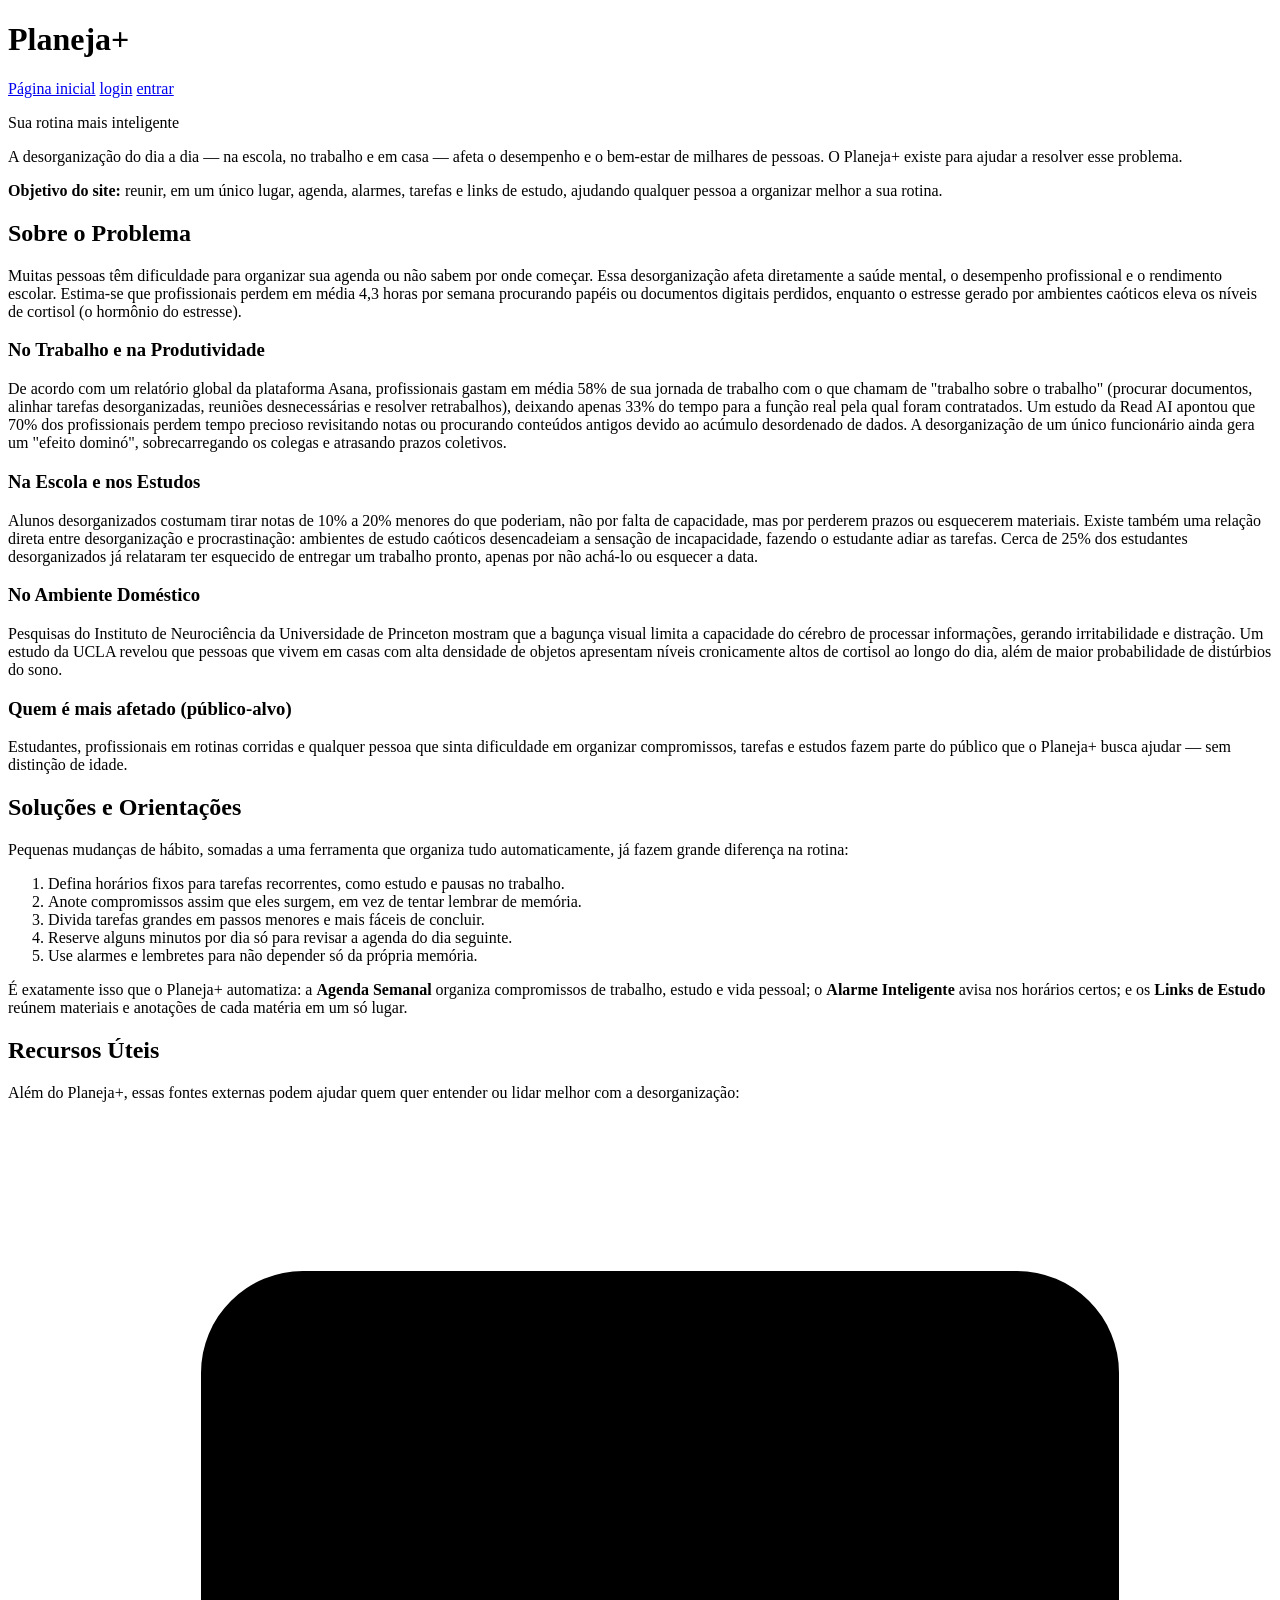
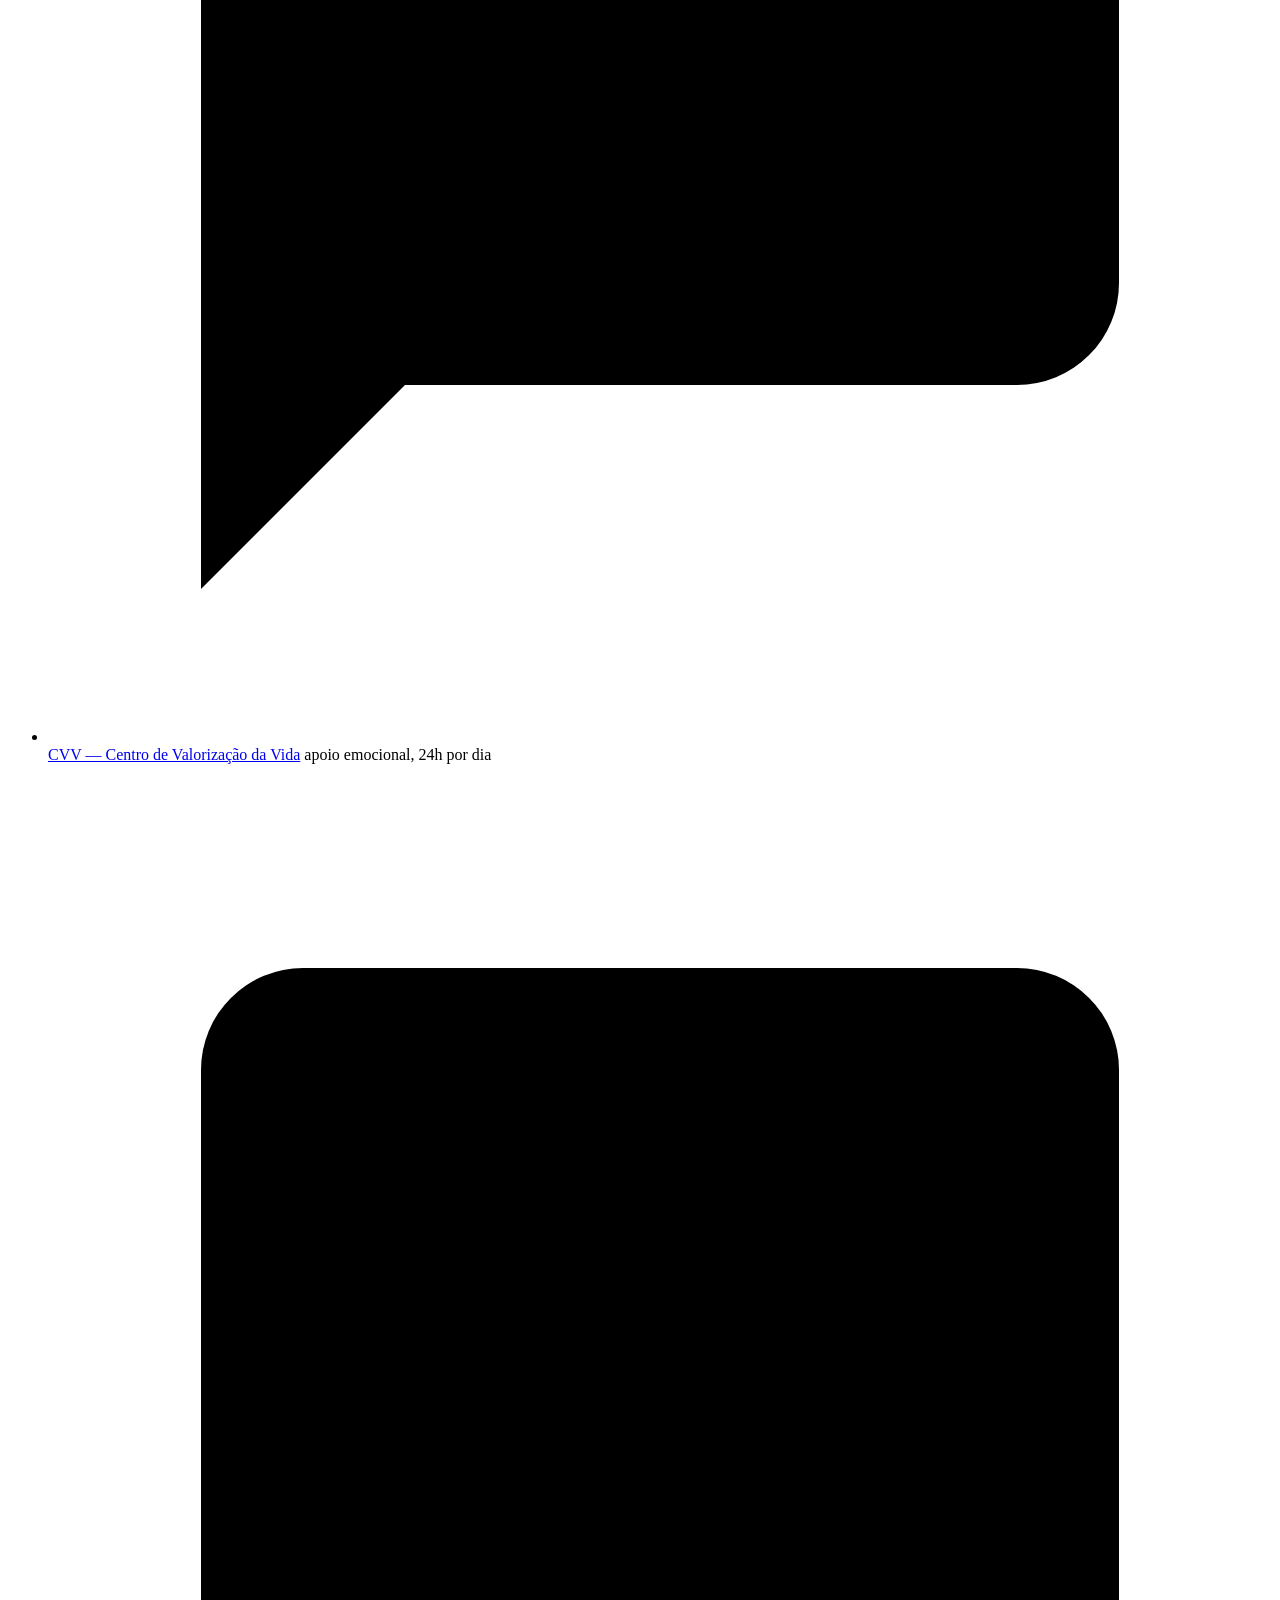
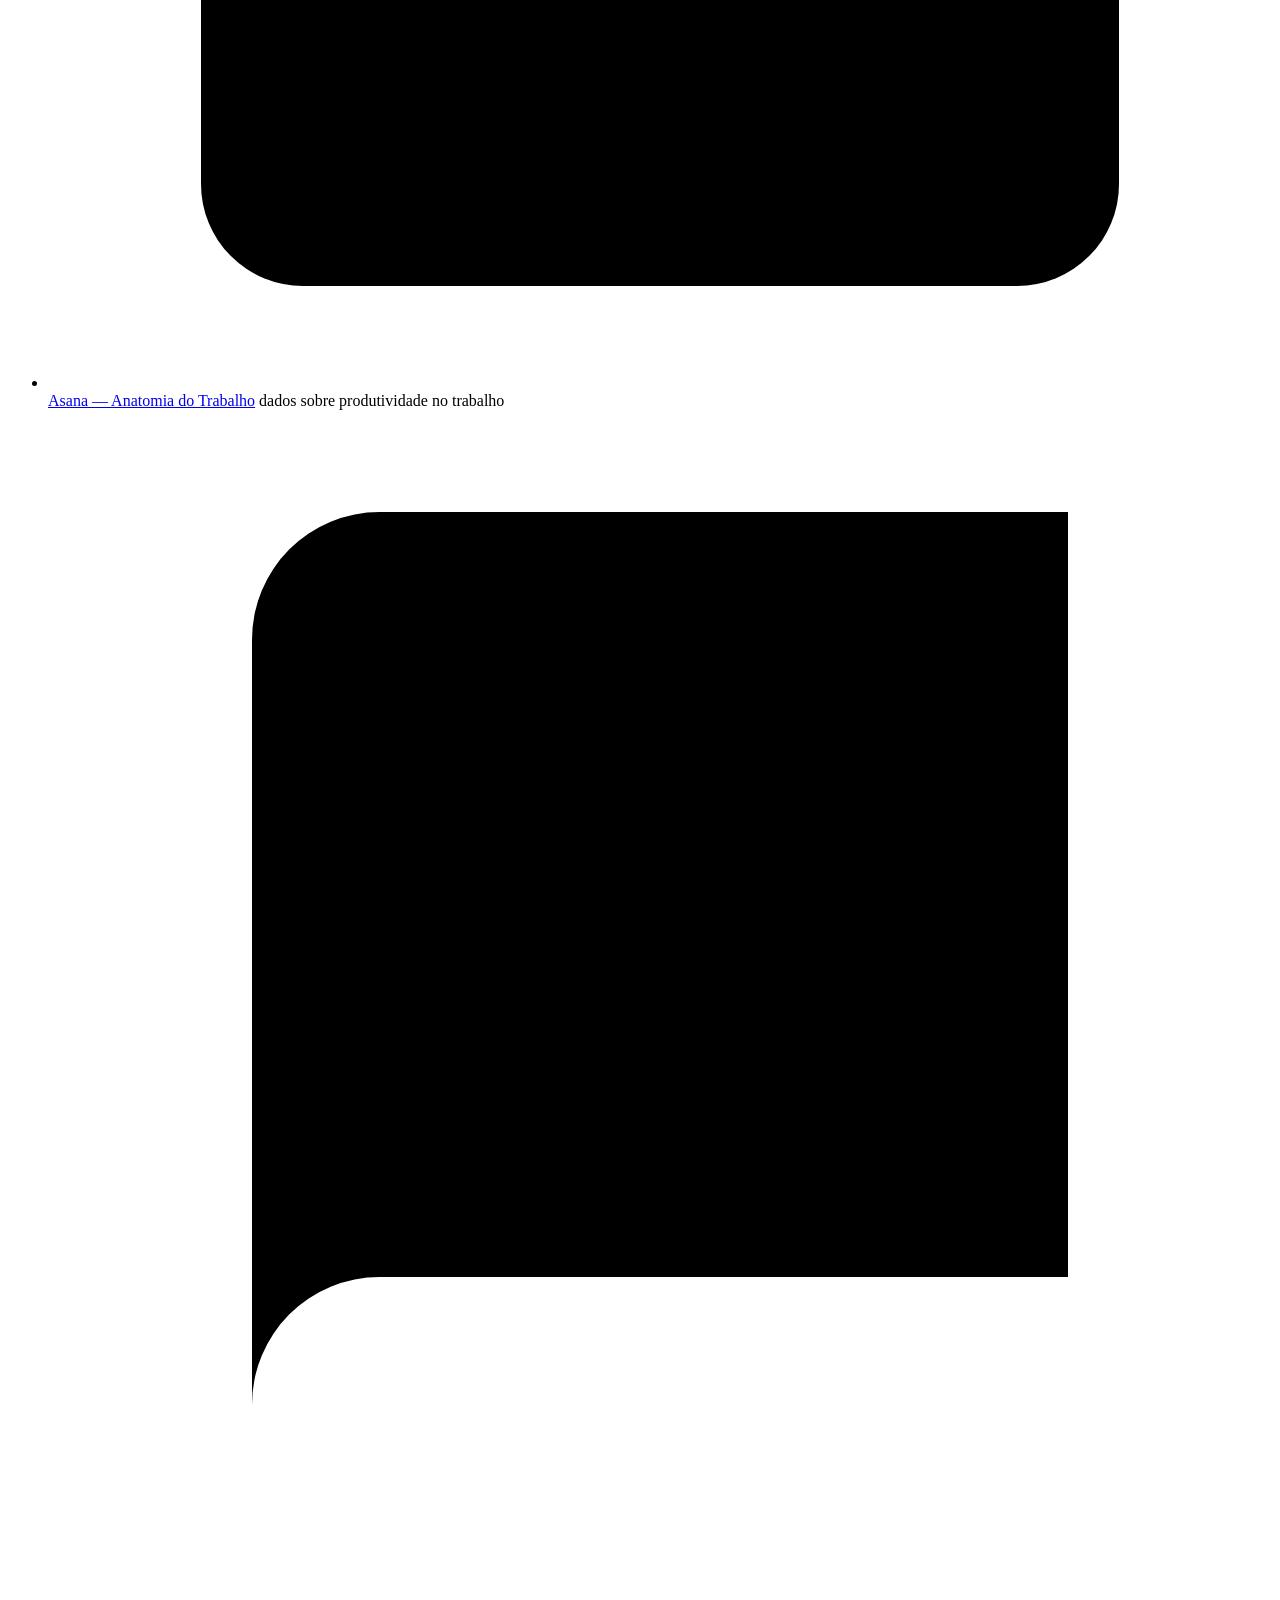
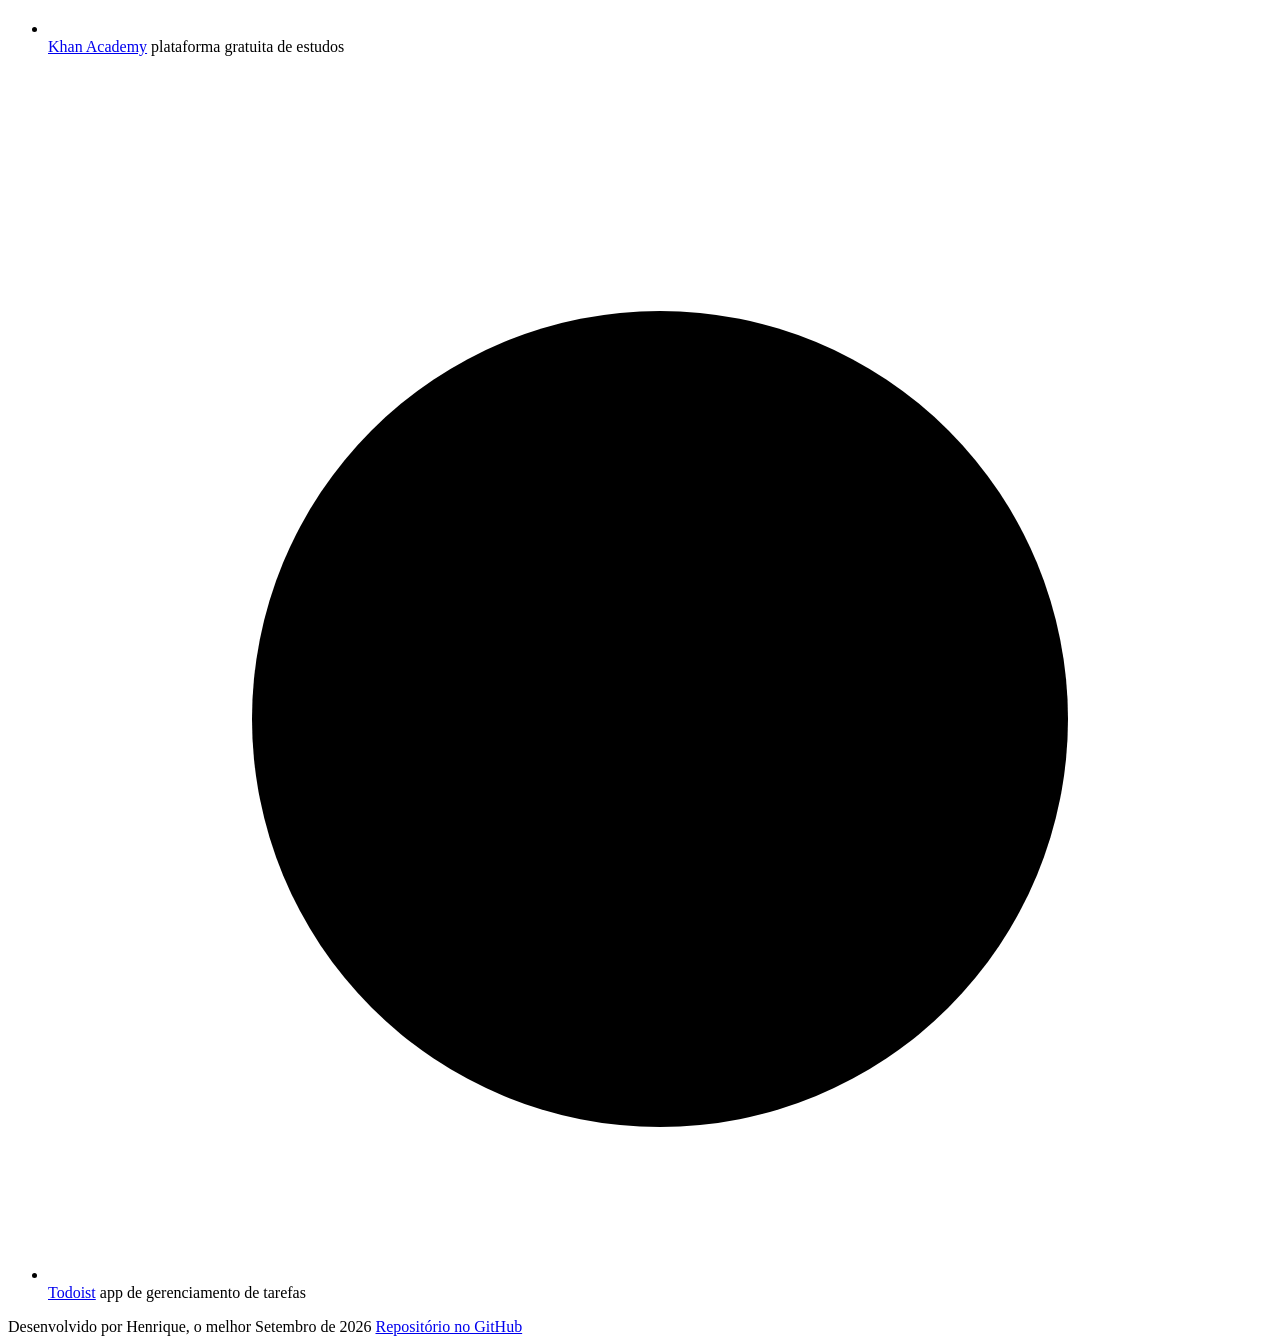
==== index.html @ 3bc8c73a "Primeira parte do projeto 3 Partes iniciais do site" ====
<!DOCTYPE html>
<html lang="pt-BR">
<head>
    <meta charset="UTF-8">
    <meta name="viewport" content="width=device-width, initial-scale=1.0">
    <title>Planeja+ — Página inicial</title>
    <link rel="stylesheet" href="/trabalhoIW/css/style.css">
</head>
<body>
<div class="page">

    <header class="site-header">
        <div class="brand"><h1>Planeja+</h1></div>
        <nav class="top-nav">
            <a href="index.html">Página inicial</a>
            <a href="login.html">login</a>
            <a href="entrar.html">entrar</a>
        </nav>
    </header>

    <main>

        <section class="hero" aria-labelledby="inicio-heading">
            <p id="inicio-heading" class="tagline">Sua rotina mais inteligente</p>
            <p>A desorganização do dia a dia — na escola, no trabalho e em casa — afeta o desempenho e o bem-estar de milhares de pessoas. O Planeja+ existe para ajudar a resolver esse problema.</p>
            <p><strong>Objetivo do site:</strong> reunir, em um único lugar, agenda, alarmes, tarefas e links de estudo, ajudando qualquer pessoa a organizar melhor a sua rotina.</p>
        </section>

        <section class="section" id="problema" aria-labelledby="problema-heading">
            <h2 id="problema-heading">Sobre o Problema</h2>
            <p>Muitas pessoas têm dificuldade para organizar sua agenda ou não sabem por onde começar. Essa desorganização afeta diretamente a saúde mental, o desempenho profissional e o rendimento escolar. Estima-se que profissionais perdem em média 4,3 horas por semana procurando papéis ou documentos digitais perdidos, enquanto o estresse gerado por ambientes caóticos eleva os níveis de cortisol (o hormônio do estresse).</p>

            <h3>No Trabalho e na Produtividade</h3>
            <p>De acordo com um relatório global da plataforma Asana, profissionais gastam em média 58% de sua jornada de trabalho com o que chamam de "trabalho sobre o trabalho" (procurar documentos, alinhar tarefas desorganizadas, reuniões desnecessárias e resolver retrabalhos), deixando apenas 33% do tempo para a função real pela qual foram contratados. Um estudo da Read AI apontou que 70% dos profissionais perdem tempo precioso revisitando notas ou procurando conteúdos antigos devido ao acúmulo desordenado de dados. A desorganização de um único funcionário ainda gera um "efeito dominó", sobrecarregando os colegas e atrasando prazos coletivos.</p>

            <h3>Na Escola e nos Estudos</h3>
            <p>Alunos desorganizados costumam tirar notas de 10% a 20% menores do que poderiam, não por falta de capacidade, mas por perderem prazos ou esquecerem materiais. Existe também uma relação direta entre desorganização e procrastinação: ambientes de estudo caóticos desencadeiam a sensação de incapacidade, fazendo o estudante adiar as tarefas. Cerca de 25% dos estudantes desorganizados já relataram ter esquecido de entregar um trabalho pronto, apenas por não achá-lo ou esquecer a data.</p>

            <h3>No Ambiente Doméstico</h3>
            <p>Pesquisas do Instituto de Neurociência da Universidade de Princeton mostram que a bagunça visual limita a capacidade do cérebro de processar informações, gerando irritabilidade e distração. Um estudo da UCLA revelou que pessoas que vivem em casas com alta densidade de objetos apresentam níveis cronicamente altos de cortisol ao longo do dia, além de maior probabilidade de distúrbios do sono.</p>

            <h3>Quem é mais afetado (público-alvo)</h3>
            <p>Estudantes, profissionais em rotinas corridas e qualquer pessoa que sinta dificuldade em organizar compromissos, tarefas e estudos fazem parte do público que o Planeja+ busca ajudar — sem distinção de idade.</p>
        </section>

        <section class="section" id="solucoes" aria-labelledby="solucoes-heading">
            <h2 id="solucoes-heading">Soluções e Orientações</h2>
            <p>Pequenas mudanças de hábito, somadas a uma ferramenta que organiza tudo automaticamente, já fazem grande diferença na rotina:</p>
            <ol>
                <li>Defina horários fixos para tarefas recorrentes, como estudo e pausas no trabalho.</li>
                <li>Anote compromissos assim que eles surgem, em vez de tentar lembrar de memória.</li>
                <li>Divida tarefas grandes em passos menores e mais fáceis de concluir.</li>
                <li>Reserve alguns minutos por dia só para revisar a agenda do dia seguinte.</li>
                <li>Use alarmes e lembretes para não depender só da própria memória.</li>
            </ol>
            <p>É exatamente isso que o Planeja+ automatiza: a <strong>Agenda Semanal</strong> organiza compromissos de trabalho, estudo e vida pessoal; o <strong>Alarme Inteligente</strong> avisa nos horários certos; e os <strong>Links de Estudo</strong> reúnem materiais e anotações de cada matéria em um só lugar.</p>
        </section>

        <section class="section" id="recursos" aria-labelledby="recursos-heading">
            <h2 id="recursos-heading">Recursos Úteis</h2>
            <p>Além do Planeja+, essas fontes externas podem ajudar quem quer entender ou lidar melhor com a desorganização:</p>
            <ul class="resources-list">
                <li>
                    <svg class="icon" viewBox="0 0 24 24"><path d="M21 15a2 2 0 0 1-2 2H7l-4 4V5a2 2 0 0 1 2-2h14a2 2 0 0 1 2 2z"/></svg>
                    <a href="https://www.cvv.org.br/" target="_blank" rel="noopener">CVV — Centro de Valorização da Vida</a>
                    <span>apoio emocional, 24h por dia</span>
                </li>
                <li>
                    <svg class="icon" viewBox="0 0 24 24"><rect x="3" y="4" width="18" height="18" rx="2"/><path d="M3 10h18M8 2v4M16 2v4"/></svg>
                    <a href="https://asana.com/pt/resources/anatomy-of-work" target="_blank" rel="noopener">Asana — Anatomia do Trabalho</a>
                    <span>dados sobre produtividade no trabalho</span>
                </li>
                <li>
                    <svg class="icon" viewBox="0 0 24 24"><path d="M4 19.5A2.5 2.5 0 0 1 6.5 17H20V2H6.5A2.5 2.5 0 0 0 4 4.5z"/><path d="M4 19.5V4.5"/></svg>
                    <a href="https://www.khanacademy.org/" target="_blank" rel="noopener">Khan Academy</a>
                    <span>plataforma gratuita de estudos</span>
                </li>
                <li>
                    <svg class="icon" viewBox="0 0 24 24"><circle cx="12" cy="13" r="8"/><path d="M12 9v4l3 2M5 3 2 6M22 6l-3-3"/></svg>
                    <a href="https://todoist.com/pt" target="_blank" rel="noopener">Todoist</a>
                    <span>app de gerenciamento de tarefas</span>
                </li>
            </ul>
        </section>

    </main>

    <footer class="site-footer">
        <span>Desenvolvido por Henrique, o melhor</span>
        <span>Setembro de 2026</span>
        <a href="https://github.com/seu-usuario/planeja-mais" target="_blank" rel="noopener">Repositório no GitHub</a>
    </footer>

</div>
</body>
</html>
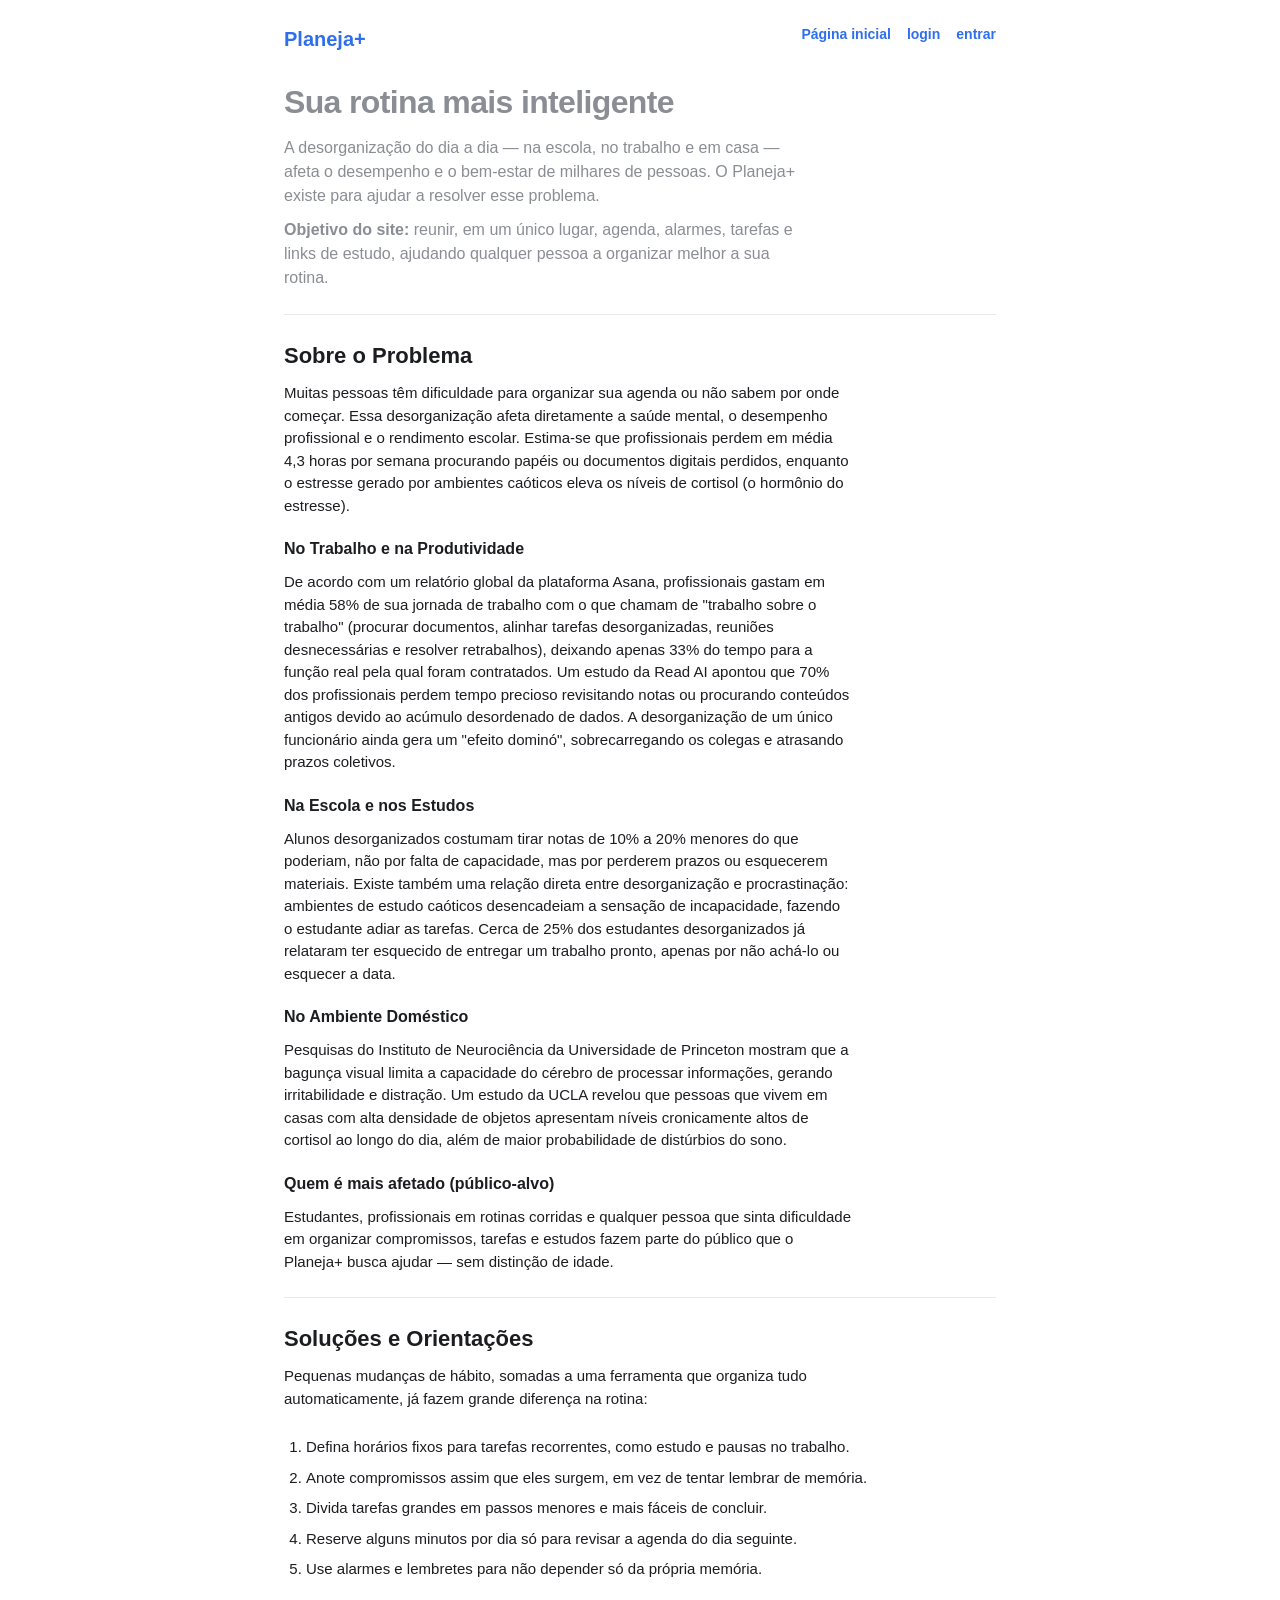
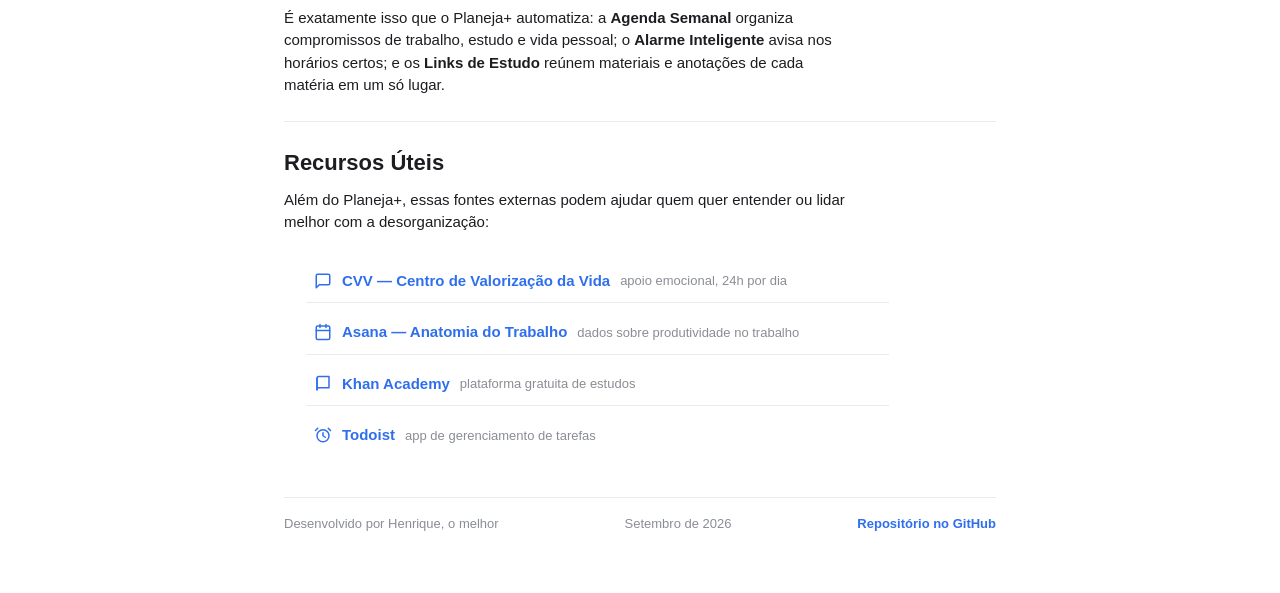
==== commit 6aaf9c96: "Atualizando o Html atualização para funcionar no site" ====
--- a/index.html
+++ b/index.html
@@ -4,7 +4,7 @@
     <meta charset="UTF-8">
     <meta name="viewport" content="width=device-width, initial-scale=1.0">
     <title>Planeja+ — Página inicial</title>
-    <link rel="stylesheet" href="/trabalhoIW/css/style.css">
+    <link rel="stylesheet" href="style.css">
 </head>
 <body>
 <div class="page">
--- a/style.css
+++ b/style.css
@@ -0,0 +1,1118 @@
+:root{
+  --bg:#ffffff;
+  --ink:#1c1d21;
+  --muted:#8a8d94;
+  --line:#e9eaec;
+
+  --blue:#2f6fed;
+  --blue-light:#eaf1ff;
+  --green:#2fa84f;
+  --green-light:#e6f7ea;
+  --purple:#6a4fe0;
+  --purple-light:#f0ecfb;
+  --teal:#1fa8a0;
+
+  --font: -apple-system, BlinkMacSystemFont, "Segoe UI", Roboto, Helvetica, Arial, sans-serif;
+
+  --radius-sm:8px;
+  --radius-md:12px;
+  --radius-lg:16px;
+  --radius-pill:20px;
+
+  --gap-xs:6px;
+  --gap-sm:10px;
+  --gap-md:16px;
+  --gap-lg:24px;
+
+  --transition: .15s ease;
+}
+
+*{box-sizing:border-box;}
+
+body{
+  margin:0;
+  min-height:100vh;
+  display:flex;
+  flex-direction:column;
+  background:var(--bg);
+  color:var(--ink);
+  font-family:var(--font);
+  -webkit-font-smoothing:antialiased;
+  line-height:1.5;
+}
+
+h1,h2,h3,h4,p{margin:0;}
+
+a{color:inherit;}
+
+.page{
+  width:100%;
+  max-width:760px;
+  margin-inline:auto;
+  padding:24px 24px 60px;
+  flex:1;
+  display:flex;
+  flex-direction:column;
+}
+.site-header{
+  display:flex;
+  flex-wrap:wrap;
+  justify-content:space-between;
+  align-items:flex-start;
+  gap:var(--gap-md);
+  margin-bottom:var(--gap-lg);
+}
+
+.brand h1{
+  font-size:20px;
+  font-weight:800;
+  color:var(--blue);
+}
+
+.brand p{
+  font-size:13px;
+  color:var(--muted);
+  margin-top:2px;
+}
+.main-nav{
+  display:flex;
+  flex-wrap:wrap;
+  gap:var(--gap-xs);
+}
+
+.main-nav a{
+  display:inline-flex;
+  align-items:center;
+  padding:8px 14px;
+  border-radius:var(--radius-pill);
+  background:var(--blue-light);
+  color:var(--blue);
+  font-weight:600;
+  font-size:14px;
+  text-decoration:none;
+  transition:background var(--transition), color var(--transition);
+}
+
+.main-nav a:hover{
+  background:var(--blue);
+  color:#fff;
+}
+
+.top-nav{
+  display:flex;
+  flex-wrap:wrap;
+  align-items:center;
+  gap:var(--gap-md);
+}
+
+.top-nav a{
+  font-size:14px;
+  font-weight:600;
+  color:var(--blue);
+  text-decoration:none;
+  transition:color var(--transition);
+}
+
+.top-nav a:hover{
+  text-decoration:underline;
+}
+
+.hero{
+  display:flex;
+  flex-direction:column;
+  gap:var(--gap-sm);
+  margin-bottom:var(--gap-lg);
+}
+
+.hero h1,
+.hero .tagline{
+  font-size:32px;
+  font-weight:800;
+  letter-spacing:-0.02em;
+}
+
+.brand-mark{
+  font-size:20px;
+  font-weight:800;
+  color:var(--blue);
+}
+
+.hero p{
+  font-size:16px;
+  color:var(--muted);
+  max-width:60ch;
+}
+
+.section{
+  display:flex;
+  flex-direction:column;
+  gap:var(--gap-sm);
+  padding-top:var(--gap-lg);
+  margin-top:var(--gap-lg);
+  border-top:1px solid var(--line);
+}
+
+.section h2{
+  font-size:22px;
+  font-weight:800;
+}
+
+.section h3{
+  font-size:16px;
+  font-weight:700;
+  margin-top:var(--gap-sm);
+}
+
+.section p{
+  font-size:15px;
+  color:var(--ink);
+  max-width:68ch;
+}
+
+.section ol,
+.section ul{
+  display:flex;
+  flex-direction:column;
+  gap:8px;
+  padding-left:22px;
+  max-width:68ch;
+}
+.section li{font-size:15px;color:var(--ink);}
+
+.resources-list{
+  list-style:none;
+  padding:0;
+  display:flex;
+  flex-direction:column;
+  gap:4px;
+}
+.resources-list li{
+  display:flex;
+  align-items:center;
+  gap:10px;
+  padding:10px 8px;
+  border-bottom:1px solid var(--line);
+}
+.resources-list li:last-child{border-bottom:none;}
+.resources-list .icon{color:var(--blue);}
+.resources-list a{font-size:15px;font-weight:600;color:var(--blue);text-decoration:none;}
+.resources-list a:hover{text-decoration:underline;}
+.resources-list span{font-size:13px;color:var(--muted);}
+
+.site-footer{
+  display:flex;
+  flex-wrap:wrap;
+  justify-content:space-between;
+  align-items:center;
+  gap:var(--gap-sm);
+  margin-top:var(--gap-lg);
+  padding-top:var(--gap-md);
+  border-top:1px solid var(--line);
+  font-size:13px;
+  color:var(--muted);
+}
+.site-footer a{color:var(--blue);font-weight:600;text-decoration:none;}
+.site-footer a:hover{text-decoration:underline;}
+
+.auth-wrap{
+  flex:1;
+  display:flex;
+  align-items:center;
+  justify-content:center;
+  padding:var(--gap-lg) 0;
+}
+
+.login-box{
+  width:100%;
+  max-width:340px;
+  display:flex;
+  flex-direction:column;
+  gap:var(--gap-md);
+  border:1px solid var(--line);
+  border-radius:var(--radius-lg);
+  padding:28px 24px;
+  text-align:center;
+}
+
+.login-box h2{
+  font-size:19px;
+  font-weight:800;
+}
+
+.login-box form{
+  display:flex;
+  flex-direction:column;
+  gap:var(--gap-sm);
+}
+
+.login-box input{
+  border:1px solid var(--line);
+  border-radius:var(--radius-sm);
+  padding:11px 14px;
+  font-size:14px;
+  font-family:inherit;
+  transition:border-color var(--transition);
+}
+.login-box input:hover{border-color:var(--blue);}
+.login-box input:focus{outline:2px solid var(--blue);outline-offset:1px;}
+
+.botao-entrar{
+  display:flex;
+  align-items:center;
+  justify-content:center;
+  background:var(--blue);
+  color:#fff;
+  border:none;
+  border-radius:var(--radius-sm);
+  padding:11px 14px;
+  font-size:14px;
+  font-weight:700;
+  text-decoration:none;
+  cursor:pointer;
+  transition:opacity var(--transition);
+}
+.botao-entrar:hover{opacity:.88;}
+
+.login-box .aux-link{
+  font-size:13px;
+  color:var(--muted);
+  text-decoration:none;
+  transition:color var(--transition);
+}
+.login-box .aux-link:hover{color:var(--blue);}
+
+.greeting{
+  display:flex;
+  flex-direction:column;
+  gap:2px;
+  margin-bottom:var(--gap-md);
+}
+
+.greeting h1{
+  font-size:26px;
+  font-weight:800;
+  letter-spacing:-0.02em;
+}
+
+.greeting p{
+  font-size:14px;
+  color:var(--muted);
+}
+
+.quick-actions{
+  display:flex;
+  flex-wrap:wrap;
+  gap:var(--gap-sm);
+  margin-bottom:var(--gap-lg);
+}
+
+.fechar-btn{
+  display:flex;
+  align-items:center;
+  border:none;
+  background:var(--blue-light);
+  color:var(--blue);
+  font-weight:700;
+  font-size:14px;
+  padding:10px 16px;
+  border-radius:var(--radius-sm);
+  cursor:pointer;
+  transition:background var(--transition), color var(--transition);
+}
+.fechar-btn a{color:inherit;text-decoration:none;}
+.fechar-btn:hover{background:var(--blue);color:#fff;}
+.quick-actions .fechar-btn:nth-child(2){background:var(--green-light);color:var(--green);}
+.quick-actions .fechar-btn:nth-child(2):hover{background:var(--green);color:#fff;}
+.quick-actions .fechar-btn:nth-child(3){background:var(--purple-light);color:var(--purple);}
+.quick-actions .fechar-btn:nth-child(3):hover{background:var(--purple);color:#fff;}
+
+.app{
+  display:flex;
+  flex-direction:column;
+  margin-bottom:var(--gap-lg);
+}
+
+.header{
+  display:flex;
+  flex-wrap:wrap;
+  justify-content:space-between;
+  align-items:baseline;
+  gap:var(--gap-sm);
+  margin-bottom:var(--gap-md);
+}
+
+.header h1{
+  font-size:22px;
+  font-weight:800;
+  letter-spacing:-0.02em;
+}
+
+.view-toggle{
+  display:flex;
+  align-items:center;
+  gap:var(--gap-md);
+  font-size:14px;
+  font-weight:600;
+}
+.view-toggle .hoje{color:var(--muted);cursor:pointer;transition:color var(--transition);}
+.view-toggle .hoje:hover{color:var(--ink);}
+.view-toggle .semana{color:var(--blue);cursor:pointer;}
+
+.week-strip{
+  display:flex;
+  flex-wrap:wrap;
+  gap:4px;
+  border-bottom:1px solid var(--line);
+  padding-bottom:var(--gap-md);
+  margin-bottom:var(--gap-xs);
+}
+
+.day{
+  flex:1 1 12%;
+  min-width:40px;
+  text-align:center;
+  padding:6px 4px;
+  border-radius:var(--radius-sm);
+  cursor:pointer;
+  transition:background var(--transition);
+}
+.day:hover{background:var(--blue-light);}
+
+.day .dow{display:block;font-size:12px;font-weight:600;color:var(--muted);margin-bottom:4px;}
+.day .num{display:block;font-size:20px;font-weight:700;}
+
+.day.today{background:var(--blue-light);}
+.day.today .dow,.day.today .num{color:var(--blue);}
+
+.agenda{
+  display:flex;
+  flex-direction:column;
+}
+
+.event{
+  display:flex;
+  align-items:stretch;
+  gap:var(--gap-md);
+  padding:22px 0;
+  border-bottom:1px solid var(--line);
+  transition:background var(--transition);
+}
+.event:hover{background:#fafbff;}
+.event:last-child{border-bottom:none;}
+
+.event .time{
+  flex:0 0 56px;
+  font-size:15px;
+  font-weight:700;
+  padding-top:1px;
+}
+
+.event .bar{
+  flex:0 0 4px;
+  border-radius:3px;
+}
+.event.trabalho .bar{background:var(--blue);}
+.event.estudo .bar{background:var(--green);}
+.event.pessoal .bar{background:var(--purple);}
+
+.event .content{
+  flex:1;
+  display:flex;
+  flex-direction:column;
+  gap:4px;
+}
+.event .title{font-size:16px;font-weight:700;}
+.event .desc{font-size:14px;color:var(--muted);}
+.event .tag{font-size:12px;font-weight:700;margin-top:4px;}
+.event.trabalho .tag{color:var(--blue);}
+.event.estudo .tag{color:var(--green);}
+.event.pessoal .tag{color:var(--purple);}
+
+.today-section h3{
+  font-size:20px;
+  font-weight:800;
+  margin-bottom:2px;
+}
+
+.task-list{
+  display:flex;
+  flex-direction:column;
+}
+
+.task{
+  display:flex;
+  align-items:center;
+  gap:var(--gap-md);
+  padding:12px 8px;
+  border-bottom:1px solid var(--line);
+  border-radius:var(--radius-sm);
+  transition:background var(--transition);
+}
+.task:hover{background:#fafbff;}
+
+.checkbox-unchecked{
+  flex:0 0 22px;
+  width:22px;
+  height:22px;
+  border-radius:7px;
+  border:2px solid var(--line);
+}
+
+.task .title{font-size:15px;font-weight:600;}
+
+.highlight-box{
+  display:flex;
+  flex-direction:column;
+  gap:2px;
+  margin-top:var(--gap-lg);
+}
+.highlight-box h4{
+  font-size:13px;
+  font-weight:700;
+  letter-spacing:0.02em;
+  color:var(--teal);
+}
+.highlight-box p{font-size:14px;color:var(--ink);}
+
+.calendario{
+  display:flex;
+  flex-direction:column;
+  gap:var(--gap-sm);
+  border:1px solid var(--line);
+  border-radius:var(--radius-lg);
+  padding:20px;
+}
+
+.mes{
+  font-size:19px;
+  font-weight:800;
+  text-align:center;
+}
+
+.dias-semana{
+  display:flex;
+  flex-wrap:wrap;
+}
+.dias-semana div{
+  flex:1 1 14.28%;
+  text-align:center;
+  font-size:12px;
+  font-weight:700;
+  color:var(--muted);
+  padding:6px 0;
+}
+
+.dias-grid{
+  display:flex;
+  flex-wrap:wrap;
+}
+.dias-grid div{
+  flex:1 1 14.28%;
+  text-align:center;
+  font-size:14px;
+  font-weight:600;
+  padding:10px 0;
+  border-radius:var(--radius-sm);
+  cursor:pointer;
+  transition:background var(--transition), color var(--transition);
+}
+.dias-grid div:hover{background:var(--blue-light);}
+
+.dias-grid .outro-mes{color:var(--muted);opacity:.5;}
+
+.dias-grid .ativo{
+  background:var(--blue);
+  color:#fff;
+  font-weight:800;
+}
+.dias-grid .ativo:hover{background:var(--blue);}
+
+
+.alarm-container,
+#stopwatch{
+  display:flex;
+  flex-direction:column;
+  align-items:center;
+  gap:var(--gap-md);
+  border:1px solid var(--line);
+  border-radius:var(--radius-lg);
+  padding:24px;
+  text-align:center;
+  margin-bottom:var(--gap-lg);
+}
+
+.alarm-container h1,
+#stopwatch h1{
+  font-size:20px;
+  font-weight:800;
+}
+
+#clock{
+  font-size:34px;
+  font-weight:800;
+  font-variant-numeric:tabular-nums;
+  letter-spacing:0.02em;
+}
+
+.controls{
+  display:flex;
+  flex-wrap:wrap;
+  justify-content:center;
+  align-items:center;
+  gap:var(--gap-sm);
+}
+
+.controls input[type="time"]{
+  border:1px solid var(--line);
+  border-radius:var(--radius-sm);
+  padding:9px 12px;
+  font-size:14px;
+  font-family:inherit;
+  transition:border-color var(--transition);
+}
+.controls input[type="time"]:hover{border-color:var(--blue);}
+
+button{
+  background:var(--blue);
+  color:#fff;
+  border:none;
+  border-radius:var(--radius-sm);
+  padding:10px 18px;
+  font-size:14px;
+  font-weight:700;
+  cursor:pointer;
+  transition:opacity var(--transition);
+  font-family:inherit;
+}
+button:hover{opacity:.88;}
+
+#timer{
+  font-size:30px;
+  font-weight:800;
+  font-variant-numeric:tabular-nums;
+}
+
+#actions{
+  display:flex;
+  justify-content:center;
+  gap:var(--gap-sm);
+}
+
+#actions button{
+  width:46px;
+  height:46px;
+  border-radius:50%;
+  padding:0;
+  display:flex;
+  align-items:center;
+  justify-content:center;
+}
+#actions button#power{background:var(--green);}
+
+#marks-list{
+  font-size:13px;
+  color:var(--muted);
+}
+
+.config-container{
+  display:flex;
+  flex-wrap:wrap;
+  border:1px solid var(--line);
+  border-radius:var(--radius-lg);
+  overflow:hidden;
+}
+
+.config-sidebar{
+  flex:0 0 180px;
+  display:flex;
+  flex-direction:column;
+  gap:4px;
+  background:#fafafa;
+  padding:20px 16px;
+  border-right:1px solid var(--line);
+}
+
+.config-sidebar h2{
+  font-size:16px;
+  font-weight:800;
+  margin-bottom:10px;
+}
+
+.tab-btn{
+  display:flex;
+  align-items:center;
+  width:100%;
+  text-align:left;
+  background:none;
+  border:none;
+  padding:10px 12px;
+  border-radius:var(--radius-sm);
+  font-size:14px;
+  font-weight:600;
+  color:var(--muted);
+  cursor:pointer;
+  transition:background var(--transition), color var(--transition);
+}
+.tab-btn:hover{background:var(--line);}
+.tab-btn.active{background:var(--blue-light);color:var(--blue);}
+
+.config-content{
+  flex:1 1 300px;
+  display:flex;
+  flex-direction:column;
+  padding:24px;
+}
+
+.config-content h3{
+  font-size:18px;
+  font-weight:800;
+  margin-bottom:var(--gap-md);
+}
+
+.tab-content{display:none;flex-direction:column;gap:var(--gap-md);}
+.tab-content.active{display:flex;}
+
+.control-group{
+  display:flex;
+  flex-direction:column;
+  gap:8px;
+}
+
+.control-group label{
+  font-size:14px;
+  font-weight:600;
+}
+
+.control-group input[type="range"]{
+  width:100%;
+  accent-color:var(--blue);
+}
+
+.control-group input[type="checkbox"]{
+  width:18px;
+  height:18px;
+  accent-color:var(--blue);
+}
+
+.suporte-janela{
+  display:flex;
+  flex-direction:column;
+  width:100%;
+  max-width:360px;
+  border:1px solid var(--line);
+  border-radius:var(--radius-lg);
+  overflow:hidden;
+}
+
+.suporte-header{
+  display:flex;
+  align-items:center;
+  justify-content:space-between;
+  background:var(--blue);
+  color:#fff;
+  padding:14px 16px;
+}
+.suporte-header h3{font-size:15px;font-weight:700;}
+
+.suporte-fechar{
+  display:flex;
+  align-items:center;
+  justify-content:center;
+  background:none;
+  border:none;
+  color:#fff;
+  font-size:20px;
+  line-height:1;
+  cursor:pointer;
+  padding:0;
+  transition:opacity var(--transition);
+}
+.suporte-fechar:hover{opacity:.7;}
+
+.suporte-corpo{
+  display:flex;
+  flex-direction:column;
+  gap:var(--gap-sm);
+  padding:18px 16px;
+}
+.suporte-corpo p{font-size:14px;color:var(--ink);}
+
+.suporte-corpo textarea{
+  min-height:90px;
+  border:1px solid var(--line);
+  border-radius:var(--radius-sm);
+  padding:10px 12px;
+  font-family:inherit;
+  font-size:14px;
+  resize:vertical;
+  transition:border-color var(--transition);
+}
+.suporte-corpo textarea:hover{border-color:var(--blue);}
+
+.enviar-btn{
+  align-self:flex-start;
+}
+
+.placeholder{
+  flex:1;
+  display:flex;
+  align-items:center;
+  justify-content:center;
+  text-align:center;
+  margin-top:var(--gap-lg);
+  padding:40px 20px;
+  border:1px dashed var(--line);
+  border-radius:var(--radius-lg);
+  color:var(--muted);
+  font-size:14px;
+  font-weight:600;
+}
+
+@media (max-width:640px){
+  .page{padding:18px 16px 48px;}
+
+  .config-container{flex-direction:column;}
+  .config-sidebar{
+    flex:none;
+    width:100%;
+    flex-direction:row;
+    flex-wrap:wrap;
+    border-right:none;
+    border-bottom:1px solid var(--line);
+  }
+
+  .event{gap:var(--gap-sm);}
+  .event .time{flex-basis:44px;font-size:13px;}
+
+  .day .num{font-size:17px;}
+
+  .hero h1{font-size:26px;}
+}
+
+@media (max-width:420px){
+  .dias-semana div,
+  .dias-grid div{flex-basis:100%;max-width:14.28%;}
+  .day{flex-basis:23%;}
+}
+
+.icon{
+  flex:none;
+  width:18px;
+  height:18px;
+  fill:none;
+  stroke:currentColor;
+  stroke-width:2;
+  stroke-linecap:round;
+  stroke-linejoin:round;
+}
+
+.avatar{
+  flex:none;
+  width:44px;
+  height:44px;
+  border-radius:50%;
+  object-fit:cover;
+}
+
+.brand-row{
+  display:flex;
+  align-items:center;
+  gap:var(--gap-sm);
+}
+
+.main-nav a{
+  gap:6px;
+}
+
+.quick-actions .fechar-btn{
+  gap:8px;
+}
+
+.hero-image{
+  width:100%;
+  max-width:300px;
+  border-radius:var(--radius-lg);
+  align-self:center;
+  margin-bottom:var(--gap-md);
+}
+
+.subjects-grid{
+  display:flex;
+  flex-wrap:wrap;
+  gap:var(--gap-md);
+}
+
+.subject-card{
+  flex:1 1 220px;
+  display:flex;
+  flex-direction:column;
+  gap:8px;
+  border:1px solid var(--line);
+  border-radius:var(--radius-lg);
+  padding:18px;
+  transition:box-shadow var(--transition), transform var(--transition);
+}
+.subject-card:hover{box-shadow:0 6px 18px rgba(47,111,237,.12);transform:translateY(-2px);}
+
+.subject-card .subject-head{
+  display:flex;
+  align-items:center;
+  gap:10px;
+}
+
+.subject-icon{
+  flex:none;
+  width:38px;
+  height:38px;
+  border-radius:10px;
+  display:flex;
+  align-items:center;
+  justify-content:center;
+  color:#fff;
+}
+.subject-icon.fisica{background:var(--blue);}
+.subject-icon.matematica{background:var(--green);}
+.subject-icon.ingles{background:var(--purple);}
+
+.subject-card h3{font-size:16px;font-weight:800;}
+.subject-card p{font-size:13px;color:var(--muted);}
+
+.subject-card ul{
+  list-style:none;
+  margin:0;
+  padding:0;
+  display:flex;
+  flex-direction:column;
+  gap:6px;
+}
+.subject-card ul a{
+  display:inline-flex;
+  align-items:center;
+  gap:6px;
+  font-size:14px;
+  font-weight:600;
+  color:var(--blue);
+  text-decoration:none;
+}
+.subject-card ul a:hover{text-decoration:underline;}
+
+.notes-grid{
+  display:flex;
+  flex-wrap:wrap;
+  gap:var(--gap-md);
+}
+
+.note-card{
+  flex:1 1 200px;
+  display:flex;
+  flex-direction:column;
+  gap:6px;
+  border-left:4px solid var(--teal);
+  background:#fafbff;
+  border-radius:var(--radius-sm);
+  padding:14px 16px;
+}
+.note-card h3{font-size:14px;font-weight:700;}
+.note-card p{font-size:13px;color:var(--ink);}
+.note-card time{font-size:11px;color:var(--muted);}
+
+.note-form{
+  display:flex;
+  flex-direction:column;
+  gap:8px;
+  margin-top:var(--gap-sm);
+}
+.note-form textarea{
+  min-height:80px;
+  border:1px solid var(--line);
+  border-radius:var(--radius-sm);
+  padding:10px 12px;
+  font-family:inherit;
+  font-size:14px;
+  resize:vertical;
+}
+.note-form button{align-self:flex-start;}
+
+.materials-list{
+  list-style:none;
+  margin:0;
+  padding:0;
+  display:flex;
+  flex-direction:column;
+  gap:4px;
+}
+.materials-list li{
+  display:flex;
+  align-items:center;
+  gap:12px;
+  padding:12px 8px;
+  border-bottom:1px solid var(--line);
+  transition:background var(--transition);
+}
+.materials-list li:hover{background:#fafbff;}
+.materials-list li:last-child{border-bottom:none;}
+.materials-list .icon{color:var(--blue);}
+.materials-list a{font-size:14px;font-weight:600;color:var(--ink);text-decoration:none;}
+.materials-list a:hover{color:var(--blue);}
+.materials-list .tag{
+  margin-left:auto;
+  font-size:11px;
+  font-weight:700;
+  color:var(--muted);
+  background:var(--line);
+  padding:3px 10px;
+  border-radius:var(--radius-pill);
+}
+.integrations-grid{
+  display:flex;
+  flex-wrap:wrap;
+  gap:var(--gap-md);
+}
+
+.integration-card{
+  flex:1 1 220px;
+  display:flex;
+  flex-direction:column;
+  gap:10px;
+  border:1px solid var(--line);
+  border-radius:var(--radius-lg);
+  padding:18px;
+  transition:box-shadow var(--transition), transform var(--transition);
+}
+.integration-card:hover{box-shadow:0 6px 18px rgba(47,111,237,.12);transform:translateY(-2px);}
+
+.integration-icon{
+  width:42px;
+  height:42px;
+  border-radius:12px;
+  display:flex;
+  align-items:center;
+  justify-content:center;
+  color:#fff;
+}
+.integration-icon.agenda{background:var(--blue);}
+.integration-icon.mensagens{background:var(--green);}
+.integration-icon.arquivos{background:var(--purple);}
+.integration-icon.musica{background:var(--teal);}
+
+.integration-card h3{font-size:16px;font-weight:800;}
+.integration-card p{font-size:13px;color:var(--muted);}
+
+.integration-card .conectar-btn{
+  align-self:flex-start;
+  background:var(--blue-light);
+  color:var(--blue);
+  border:none;
+  border-radius:var(--radius-pill);
+  padding:8px 16px;
+  font-size:13px;
+  font-weight:700;
+  cursor:pointer;
+  transition:background var(--transition), color var(--transition);
+}
+.integration-card .conectar-btn:hover{background:var(--blue);color:#fff;}
+
+.benefits-list{
+  display:flex;
+  flex-direction:column;
+  gap:8px;
+  padding-left:20px;
+}
+.benefits-list li{font-size:14px;color:var(--ink);}
+
+.chat-app{
+  flex:1;
+  display:flex;
+  flex-direction:column;
+  border:1px solid var(--line);
+  border-radius:var(--radius-lg);
+  overflow:hidden;
+  min-height:520px;
+}
+
+.chat-topbar{
+  display:flex;
+  align-items:center;
+  gap:10px;
+  padding:14px 18px;
+  border-bottom:1px solid var(--line);
+  background:#fafbff;
+}
+.chat-topbar h2{font-size:15px;font-weight:700;}
+
+.chat-avatar{
+  flex:none;
+  width:30px;
+  height:30px;
+  border-radius:50%;
+  background:var(--blue);
+  color:#fff;
+  display:flex;
+  align-items:center;
+  justify-content:center;
+}
+
+.chat-messages{
+  flex:1;
+  display:flex;
+  flex-direction:column;
+  gap:var(--gap-md);
+  padding:20px;
+  overflow-y:auto;
+}
+
+.chat-msg{
+  display:flex;
+  gap:10px;
+  max-width:80%;
+}
+
+.chat-msg .chat-avatar{width:26px;height:26px;}
+
+.chat-msg .bubble{
+  background:#f3f4f6;
+  color:var(--ink);
+  padding:10px 14px;
+  border-radius:14px;
+  font-size:14px;
+  line-height:1.5;
+}
+
+.chat-msg.assistant{align-self:flex-start;}
+
+.chat-msg.user{
+  align-self:flex-end;
+  flex-direction:row-reverse;
+}
+.chat-msg.user .bubble{
+  background:var(--blue);
+  color:#fff;
+}
+
+.chat-inputbar{
+  display:flex;
+  align-items:center;
+  gap:10px;
+  padding:14px 18px;
+  border-top:1px solid var(--line);
+}
+
+.chat-inputbar input{
+  flex:1;
+  border:1px solid var(--line);
+  border-radius:var(--radius-pill);
+  padding:10px 16px;
+  font-size:14px;
+  font-family:inherit;
+}
+
+.chat-inputbar button{
+  flex:none;
+  width:40px;
+  height:40px;
+  border-radius:50%;
+  padding:0;
+  display:flex;
+  align-items:center;
+  justify-content:center;
+}
